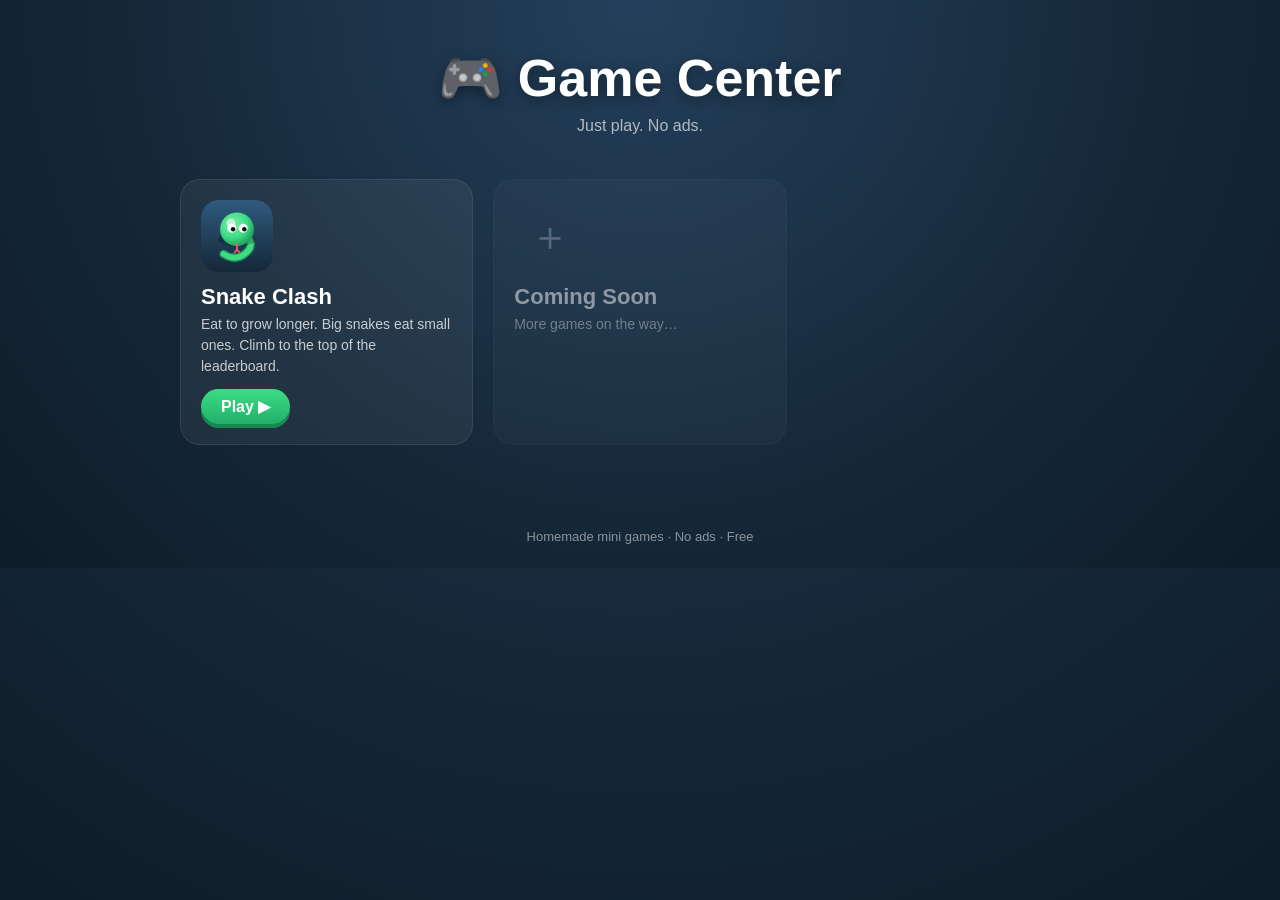
==== index.html @ 53f971eb "feat: Add game center with Snake Clash mini game Add a static game-center homepage plus a pseudo-3D " ====
<!DOCTYPE html>
<html lang="en">
<head>
  <meta charset="UTF-8" />
  <meta name="viewport" content="width=device-width, initial-scale=1.0" />
  <title>Game Center</title>
  <link rel="icon" href="games/snake-clash/icon.svg" type="image/svg+xml" />
  <link rel="stylesheet" href="home.css" />
</head>
<body>
  <header class="site-header">
    <h1>🎮 Game Center</h1>
    <p>Just play. No ads.</p>
  </header>

  <main>
    <!-- Game card list: to add a game later, just copy an <a class="card"> block -->
    <div id="game-grid" class="grid">

      <a class="card" href="games/snake-clash/index.html">
        <div class="card-icon">
          <img src="games/snake-clash/icon.svg" alt="Snake Clash icon" />
        </div>
        <div class="card-body">
          <h2>Snake Clash</h2>
          <p>Eat to grow longer. Big snakes eat small ones. Climb to the top of the leaderboard.</p>
        </div>
        <span class="card-play">Play ▶</span>
      </a>

      <!-- Placeholder: future games -->
      <div class="card card-placeholder">
        <div class="card-icon">＋</div>
        <div class="card-body">
          <h2>Coming Soon</h2>
          <p>More games on the way…</p>
        </div>
      </div>

    </div>
  </main>

  <footer class="site-footer">
    <p>Homemade mini games · No ads · Free</p>
  </footer>
</body>
</html>
---- home.css ----
* {
  margin: 0;
  padding: 0;
  box-sizing: border-box;
}

html, body {
  min-height: 100%;
  font-family: -apple-system, BlinkMacSystemFont, "Segoe UI", "PingFang SC", "Microsoft YaHei", sans-serif;
  background: radial-gradient(circle at 50% 0%, #24405c 0%, #152838 60%, #0e1c28 100%);
  color: #fff;
}

.site-header {
  text-align: center;
  padding: 48px 20px 24px;
}

.site-header h1 {
  font-size: clamp(30px, 7vw, 52px);
  text-shadow: 0 4px 14px rgba(0, 0, 0, 0.4);
}

.site-header p {
  margin-top: 8px;
  opacity: 0.65;
  font-size: 16px;
}

main {
  max-width: 960px;
  margin: 0 auto;
  padding: 20px 20px 60px;
}

.grid {
  display: grid;
  grid-template-columns: repeat(auto-fill, minmax(240px, 1fr));
  gap: 20px;
}

/* 游戏卡片 */
.card {
  position: relative;
  display: flex;
  flex-direction: column;
  gap: 12px;
  padding: 20px;
  background: rgba(255, 255, 255, 0.06);
  border: 1px solid rgba(255, 255, 255, 0.08);
  border-radius: 20px;
  text-decoration: none;
  color: #fff;
  transition: transform 0.12s, box-shadow 0.12s, background 0.12s;
}

a.card:hover {
  transform: translateY(-4px);
  background: rgba(255, 255, 255, 0.1);
  box-shadow: 0 12px 30px rgba(0, 0, 0, 0.35);
}

.card-icon {
  width: 72px;
  height: 72px;
  border-radius: 18px;
  overflow: hidden;
  display: flex;
  align-items: center;
  justify-content: center;
  font-size: 40px;
  color: rgba(255, 255, 255, 0.5);
  background: rgba(0, 0, 0, 0.25);
}

.card-icon img {
  width: 100%;
  height: 100%;
  display: block;
}

.card-body h2 {
  font-size: 22px;
  margin-bottom: 4px;
}

.card-body p {
  font-size: 14px;
  line-height: 1.5;
  opacity: 0.75;
}

.card-play {
  margin-top: auto;
  align-self: flex-start;
  padding: 8px 20px;
  font-weight: 700;
  background: linear-gradient(180deg, #3ddc84, #22b06a);
  border-radius: 30px;
  box-shadow: 0 4px 0 #178a52;
}

/* 占位卡片 */
.card-placeholder {
  border-style: dashed;
  opacity: 0.5;
}

.card-placeholder .card-icon {
  background: transparent;
}

.site-footer {
  text-align: center;
  padding: 24px;
  opacity: 0.5;
  font-size: 13px;
}
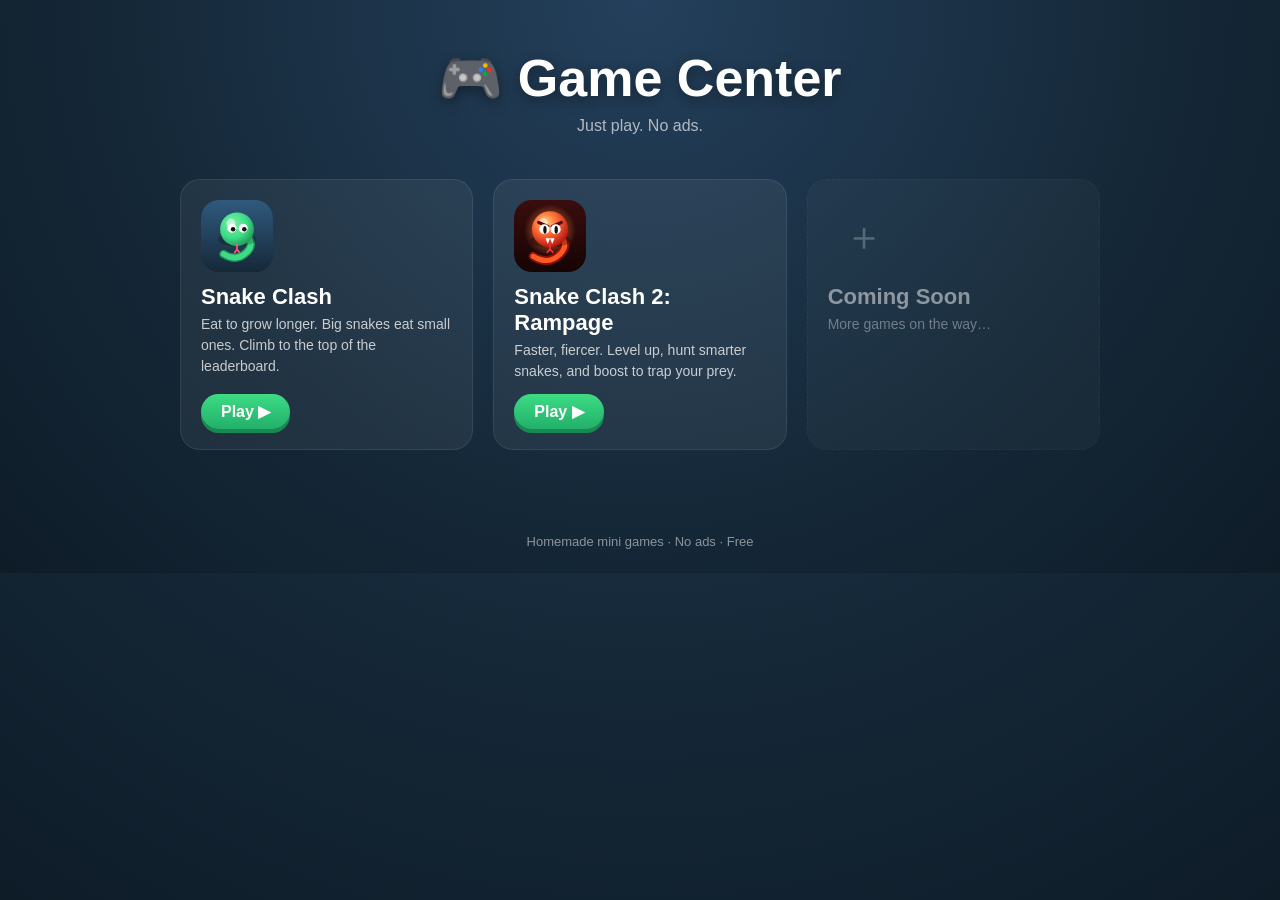
==== commit c345f4cd: "feat: Add Snake Clash 2 Rampage as a new game Add a faster, harder V2 as a separate game (V1 kept un" ====
--- a/index.html
+++ b/index.html
@@ -28,6 +28,17 @@
         <span class="card-play">Play ▶</span>
       </a>
 
+      <a class="card" href="games/snake-clash-2/index.html">
+        <div class="card-icon">
+          <img src="games/snake-clash-2/icon.svg" alt="Snake Clash 2 icon" />
+        </div>
+        <div class="card-body">
+          <h2>Snake Clash 2: Rampage</h2>
+          <p>Faster, fiercer. Level up, hunt smarter snakes, and boost to trap your prey.</p>
+        </div>
+        <span class="card-play">Play ▶</span>
+      </a>
+
       <!-- Placeholder: future games -->
       <div class="card card-placeholder">
         <div class="card-icon">＋</div>
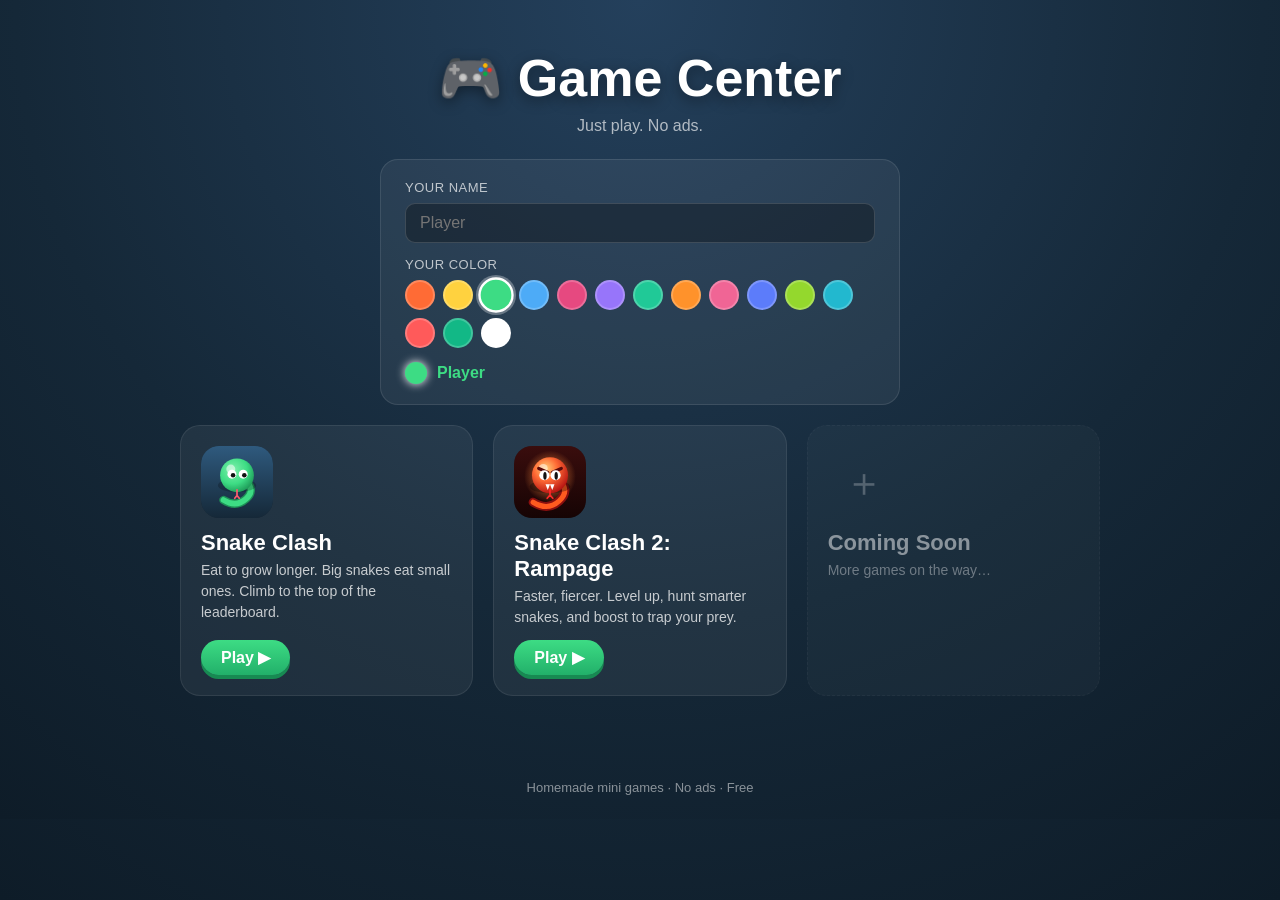
==== commit 8ec74ee8: "feat: Add player profile colors and boss-based stages to V2 Game Center: - Add name input and color " ====
--- a/index.html
+++ b/index.html
@@ -12,6 +12,22 @@
     <h1>🎮 Game Center</h1>
     <p>Just play. No ads.</p>
   </header>
+
+  <!-- Player profile: name + color, saved in a cookie -->
+  <section id="profile" class="profile">
+    <div class="profile-row">
+      <label for="player-name">Your name</label>
+      <input id="player-name" type="text" maxlength="16" placeholder="Player" autocomplete="off" />
+    </div>
+    <div class="profile-row">
+      <span class="profile-label">Your color</span>
+      <div id="swatches" class="swatches"></div>
+    </div>
+    <div class="profile-preview">
+      <span id="preview-dot" class="preview-dot"></span>
+      <span id="preview-text">Player</span>
+    </div>
+  </section>
 
   <main>
     <!-- Game card list: to add a game later, just copy an <a class="card"> block -->
@@ -54,5 +70,8 @@
   <footer class="site-footer">
     <p>Homemade mini games · No ads · Free</p>
   </footer>
+
+  <script src="player.js"></script>
+  <script src="home.js"></script>
 </body>
 </html>
--- a/home.css
+++ b/home.css
@@ -25,6 +25,88 @@
   margin-top: 8px;
   opacity: 0.65;
   font-size: 16px;
+}
+
+/* Player profile */
+.profile {
+  max-width: 520px;
+  margin: 0 auto;
+  padding: 20px 24px;
+  background: rgba(255, 255, 255, 0.06);
+  border: 1px solid rgba(255, 255, 255, 0.1);
+  border-radius: 18px;
+  display: flex;
+  flex-direction: column;
+  gap: 14px;
+}
+
+.profile-row {
+  display: flex;
+  flex-direction: column;
+  gap: 8px;
+}
+
+.profile-row label,
+.profile-label {
+  font-size: 13px;
+  opacity: 0.7;
+  text-transform: uppercase;
+  letter-spacing: 0.5px;
+}
+
+#player-name {
+  padding: 10px 14px;
+  font-size: 16px;
+  color: #fff;
+  background: rgba(0, 0, 0, 0.3);
+  border: 1px solid rgba(255, 255, 255, 0.15);
+  border-radius: 10px;
+  outline: none;
+}
+
+#player-name:focus {
+  border-color: rgba(255, 255, 255, 0.4);
+}
+
+.swatches {
+  display: flex;
+  flex-wrap: wrap;
+  gap: 8px;
+}
+
+.swatch {
+  width: 30px;
+  height: 30px;
+  border-radius: 50%;
+  border: 2px solid rgba(255, 255, 255, 0.2);
+  cursor: pointer;
+  padding: 0;
+  transition: transform 0.1s, border-color 0.1s;
+}
+
+.swatch:hover {
+  transform: scale(1.12);
+}
+
+.swatch.active {
+  border-color: #fff;
+  transform: scale(1.18);
+  box-shadow: 0 0 0 2px rgba(255, 255, 255, 0.3);
+}
+
+.profile-preview {
+  display: flex;
+  align-items: center;
+  gap: 10px;
+  font-size: 16px;
+  font-weight: 700;
+}
+
+.preview-dot {
+  width: 22px;
+  height: 22px;
+  border-radius: 50%;
+  box-shadow: 0 0 10px currentColor;
 }
 
 main {
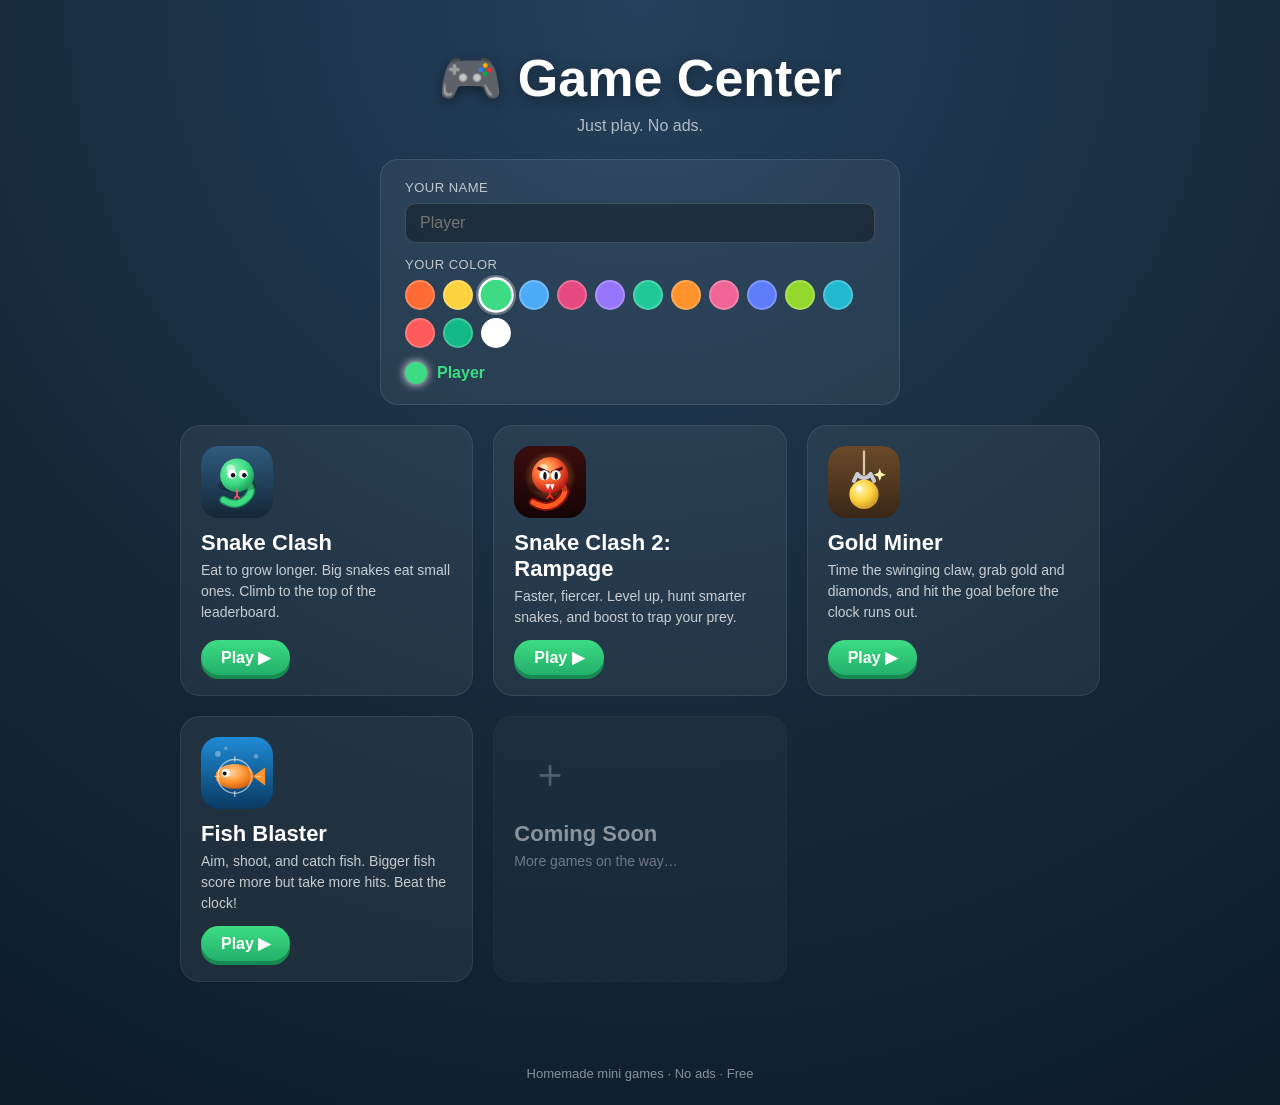
==== commit c44210a1: "feat: Add Gold Miner and Fish Blaster games Two new touch-first games, both zero-dependency Canvas 2" ====
--- a/index.html
+++ b/index.html
@@ -55,6 +55,28 @@
         <span class="card-play">Play ▶</span>
       </a>
 
+      <a class="card" href="games/gold-miner/index.html">
+        <div class="card-icon">
+          <img src="games/gold-miner/icon.svg" alt="Gold Miner icon" />
+        </div>
+        <div class="card-body">
+          <h2>Gold Miner</h2>
+          <p>Time the swinging claw, grab gold and diamonds, and hit the goal before the clock runs out.</p>
+        </div>
+        <span class="card-play">Play ▶</span>
+      </a>
+
+      <a class="card" href="games/fishing/index.html">
+        <div class="card-icon">
+          <img src="games/fishing/icon.svg" alt="Fish Blaster icon" />
+        </div>
+        <div class="card-body">
+          <h2>Fish Blaster</h2>
+          <p>Aim, shoot, and catch fish. Bigger fish score more but take more hits. Beat the clock!</p>
+        </div>
+        <span class="card-play">Play ▶</span>
+      </a>
+
       <!-- Placeholder: future games -->
       <div class="card card-placeholder">
         <div class="card-icon">＋</div>
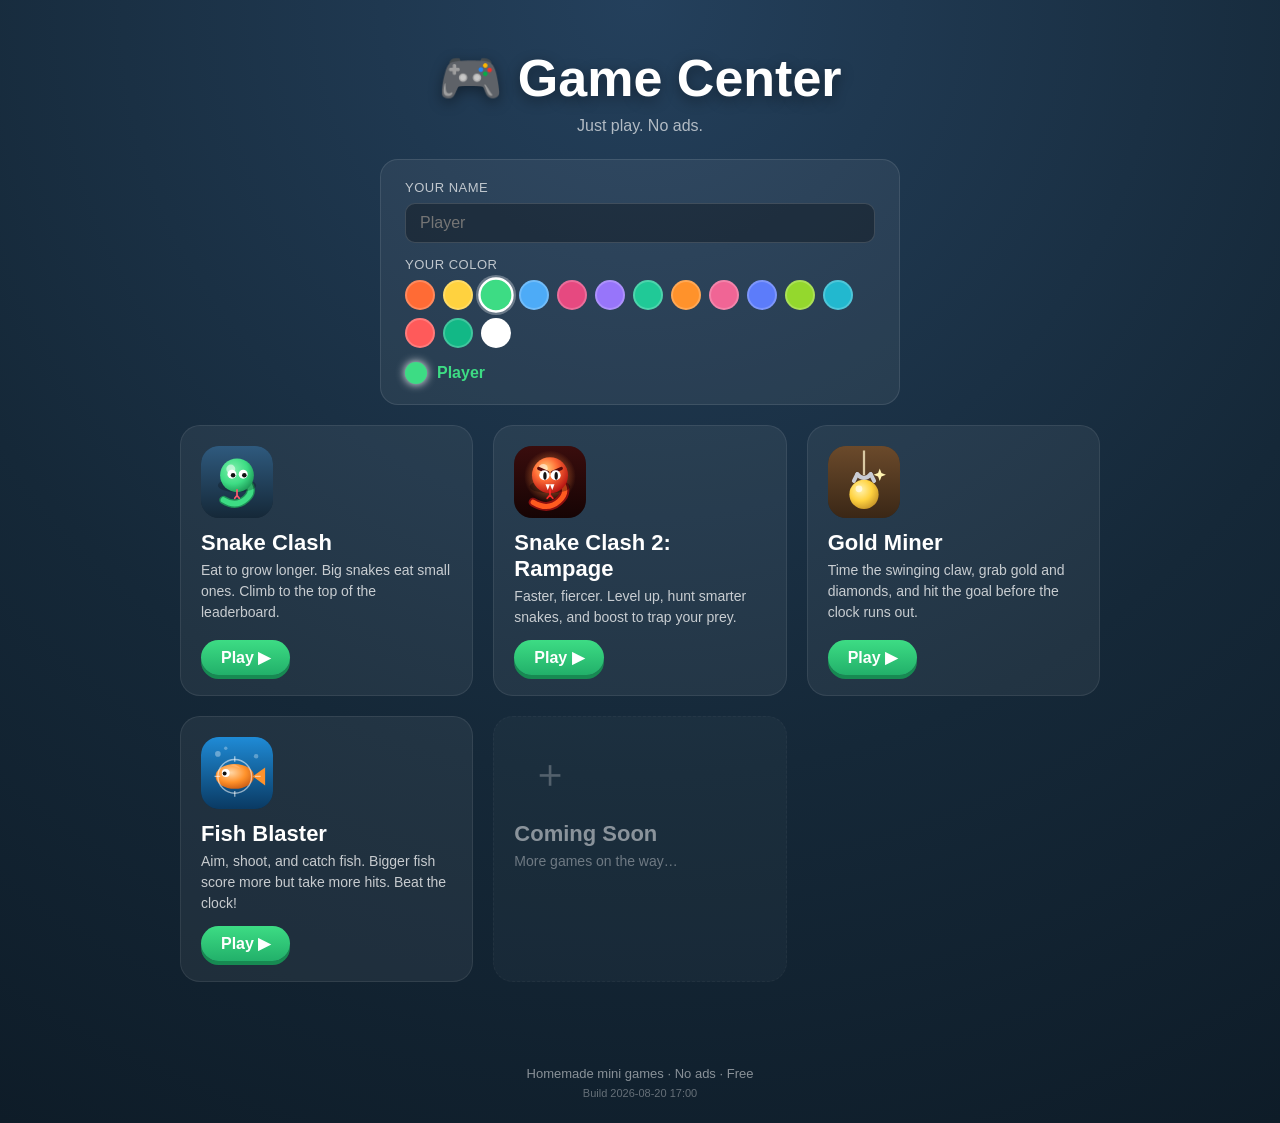
==== commit 1f763309: "fix: Correct fish facing direction and add home build stamp - Fish direction set to dir = fromLeft ?" ====
--- a/index.html
+++ b/index.html
@@ -91,6 +91,7 @@
 
   <footer class="site-footer">
     <p>Homemade mini games · No ads · Free</p>
+    <p class="build-stamp">Build 2026-08-20 17:00</p>
   </footer>
 
   <script src="player.js"></script>
--- a/home.css
+++ b/home.css
@@ -198,3 +198,10 @@
   opacity: 0.5;
   font-size: 13px;
 }
+
+.build-stamp {
+  margin-top: 6px;
+  font-size: 11px;
+  opacity: 0.7;
+  font-variant-numeric: tabular-nums;
+}
